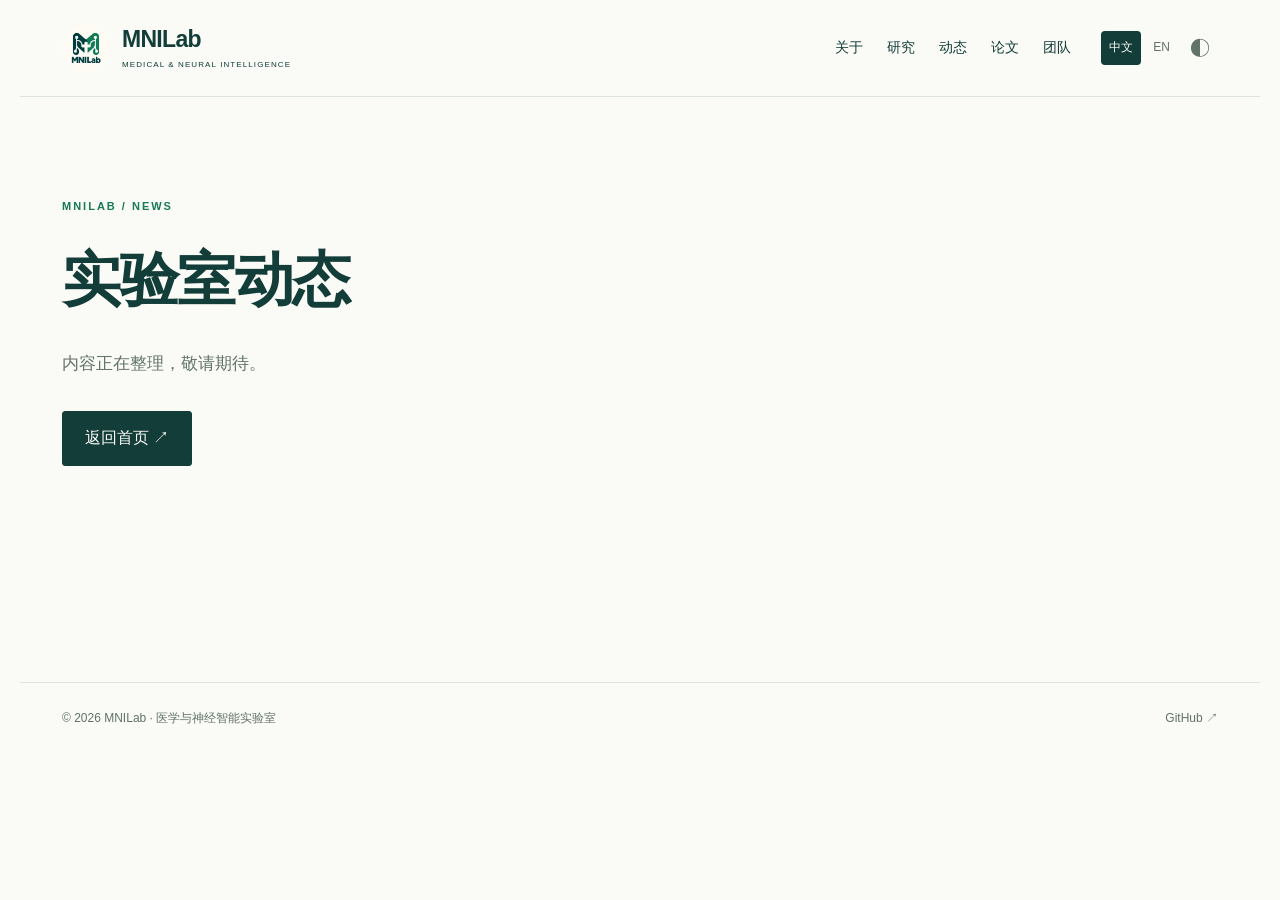
==== news.html @ 610d504a "Launch bilingual MNILab website" ====
<!doctype html><html lang="zh-CN"><head><meta charset="utf-8"><meta name="viewport" content="width=device-width,initial-scale=1"><meta name="description" content="MNILab · 医学与神经智能实验室 · Medical and Neural Intelligence Lab"><title>MNILab | 医学与神经智能实验室</title><link rel="icon" href="logo.png"><link rel="stylesheet" href="style.css"><script src="script.js" defer></script></head><body><a class="skip" href="#main">Skip to content</a><header><a class="brand" href="index.html"><img src="logo.png" alt=""><strong>MNILab<span>MEDICAL & NEURAL INTELLIGENCE</span></strong></a><nav aria-label="Main navigation"><a href="index.html#about"><span class="" data-zh="关于" data-en="About">关于</span></a><a href="research.html"><span class="" data-zh="研究" data-en="Research">研究</span></a><a href="news.html"><span class="" data-zh="动态" data-en="News">动态</span></a><a href="publications.html"><span class="" data-zh="论文" data-en="Publications">论文</span></a><a href="people.html"><span class="" data-zh="团队" data-en="People">团队</span></a></nav><div class="controls"><button data-lang="zh" aria-pressed="true">中文</button><button data-lang="en" aria-pressed="false">EN</button><button id="theme" aria-label="切换明暗主题" aria-pressed="false">◐</button></div></header><main id="main"><section class="placeholder"><p class="eyebrow">MNILAB / NEWS</p><h1 class="" data-zh="实验室动态" data-en="News">实验室动态</h1><p class="lead" data-zh="内容正在整理，敬请期待。" data-en="We are preparing this page. More to come.">内容正在整理，敬请期待。</p><a class="button" href="index.html"><span class="" data-zh="返回首页 ↗" data-en="Back to home ↗">返回首页 ↗</span></a></section></main><footer><span>© 2026 MNILab · <span class="" data-zh="医学与神经智能实验室" data-en="Medical and Neural Intelligence Lab">医学与神经智能实验室</span></span><a href="https://github.com/MNILab-CN">GitHub ↗</a></footer></body></html>
---- style.css ----
:root{--bg:#fafaf6;--ink:#123d38;--muted:#61736b;--line:#dce4db;--accent:#167957;--panel:#eef2e9}*{box-sizing:border-box}html{scroll-behavior:smooth;scroll-padding-top:100px}body{margin:0;background:var(--bg);color:var(--ink);font:16px/1.8 "PingFang SC","Microsoft YaHei",-apple-system,BlinkMacSystemFont,"Segoe UI",sans-serif;-webkit-font-smoothing:antialiased}a{color:inherit;text-decoration:none}a:hover{color:var(--accent)}a:focus-visible,button:focus-visible{outline:2px solid var(--accent);outline-offset:6px}button{font:inherit;cursor:pointer}header,main,footer{max-width:1240px;margin:auto}header{display:flex;align-items:center;gap:30px;padding:24px 42px;border-bottom:1px solid var(--line)}.brand{display:flex;align-items:center;gap:12px;margin-right:auto}.brand img{width:48px;height:48px;object-fit:cover;border-radius:50%}.brand strong{font-size:23px;line-height:1.2;letter-spacing:-.7px}.brand strong span{display:block;font-size:8px;font-weight:500;letter-spacing:1.1px;margin-top:6px}nav{display:flex;gap:24px;font-size:14px}.controls{display:flex;gap:4px}.controls button{border:0;background:none;color:var(--muted);font-size:12px;padding:6px 8px;border-radius:4px}.controls button[aria-pressed=true]{background:var(--ink);color:var(--bg)}#theme{font-size:20px;line-height:1}main{padding:0 42px}.hero{display:grid;grid-template-columns:1.4fr 1fr;align-items:center;gap:60px;padding:92px 0 74px}.eyebrow{font-size:11px;letter-spacing:2px;font-weight:600;color:var(--accent);margin:0 0 22px}h1{font-size:clamp(38px,4.6vw,60px);line-height:1.4;letter-spacing:-1.5px;margin:0 0 26px;font-weight:600}html[lang=en] h1{font-size:64px;line-height:1.12;letter-spacing:-3px}.lead{max-width:560px;color:var(--muted);font-size:17px;line-height:2;margin:0 0 30px}.actions{display:flex;align-items:center;gap:30px;font-size:14px}.button{display:inline-block;padding:12px 22px;border:1px solid var(--ink);border-radius:3px;background:var(--ink);color:var(--bg)}.button:hover{background:var(--accent);color:var(--bg);border-color:var(--accent)}.hero-mark{margin:0;position:relative;border:1px solid var(--line);padding:22px;background:#fffdf5;border-radius:50% 50% 4px 4px}.hero-mark img{display:block;width:100%;border-radius:50%}.hero-mark figcaption{text-align:center;font-size:9px;letter-spacing:2px;color:#456d59;margin:18px 0 8px}.discipline-strip{display:flex;justify-content:space-between;border-top:1px solid var(--line);border-bottom:1px solid var(--line);padding:18px 0;font-size:10px;letter-spacing:1.6px;color:var(--muted)}.overview{display:grid;grid-template-columns:1.1fr 1fr;gap:80px;padding:78px 0 40px;align-items:end}h2{font-size:32px;font-weight:500;line-height:1.6;letter-spacing:-.5px;margin:0}.overview>p{font-size:16px;color:var(--muted);line-height:2;margin:0}.research-grid{display:grid;grid-template-columns:repeat(3,1fr);gap:32px;padding-bottom:78px}.research-grid article{border-top:1px solid var(--line);padding-top:24px}.index{font-size:12px;color:var(--accent)}h3{font-size:21px;font-weight:500;margin:18px 0 8px}.research-grid p{color:var(--muted);font-size:14px;margin:0}.contact{padding:38px 40px;background:var(--panel);display:flex;align-items:center;justify-content:space-between;gap:35px;margin-bottom:55px}.contact .eyebrow{margin-bottom:14px}.contact p{color:var(--muted);font-size:14px}.contact a{font-size:14px;text-decoration:underline;text-underline-offset:5px}footer{padding:25px 42px 35px;border-top:1px solid var(--line);display:flex;justify-content:space-between;font-size:12px;color:var(--muted)}.placeholder{min-height:65vh;padding:100px 0}.skip{position:absolute;top:-100px}.skip:focus{top:0;background:var(--bg);padding:10px}html[data-theme=dark]{color-scheme:dark;--bg:#11231f;--ink:#e3ede5;--muted:#a6b9ac;--line:#32473d;--accent:#94cdb0;--panel:#1c332b}html[data-theme=dark] .hero-mark{border-color:#45634f}@media(max-width:1000px){header{flex-wrap:wrap;gap:16px}nav{order:3;width:100%;justify-content:center}.hero{gap:35px;padding-top:65px}html[lang=en] h1{font-size:48px}.overview{gap:35px}}@media(max-width:650px){header,main,footer{padding-left:22px;padding-right:22px}.brand strong{font-size:21px}.brand strong span{font-size:7px}nav{justify-content:space-between;gap:10px;font-size:13px}.hero{grid-template-columns:1fr;gap:35px;padding:48px 0}.hero-mark{max-width:285px;justify-self:center;padding:15px}.hero h1{font-size:36px;letter-spacing:0}html[lang=en] .hero h1{font-size:45px}.lead{font-size:15px}.eyebrow{font-size:9px;letter-spacing:1.5px}.discipline-strip{flex-wrap:wrap;gap:8px 20px;font-size:8px;letter-spacing:.8px}.overview{grid-template-columns:1fr;gap:22px;padding-top:48px}h2{font-size:27px}.research-grid{grid-template-columns:1fr;gap:26px;padding-bottom:45px}.research-grid article{padding-top:15px}h3{margin-top:10px}.contact{padding:26px;display:block}.contact>div+div{margin-top:22px}footer{font-size:10px;gap:20px}.placeholder{padding:60px 0}.placeholder h1{font-size:38px}}@media(prefers-reduced-motion:reduce){html{scroll-behavior:auto}}
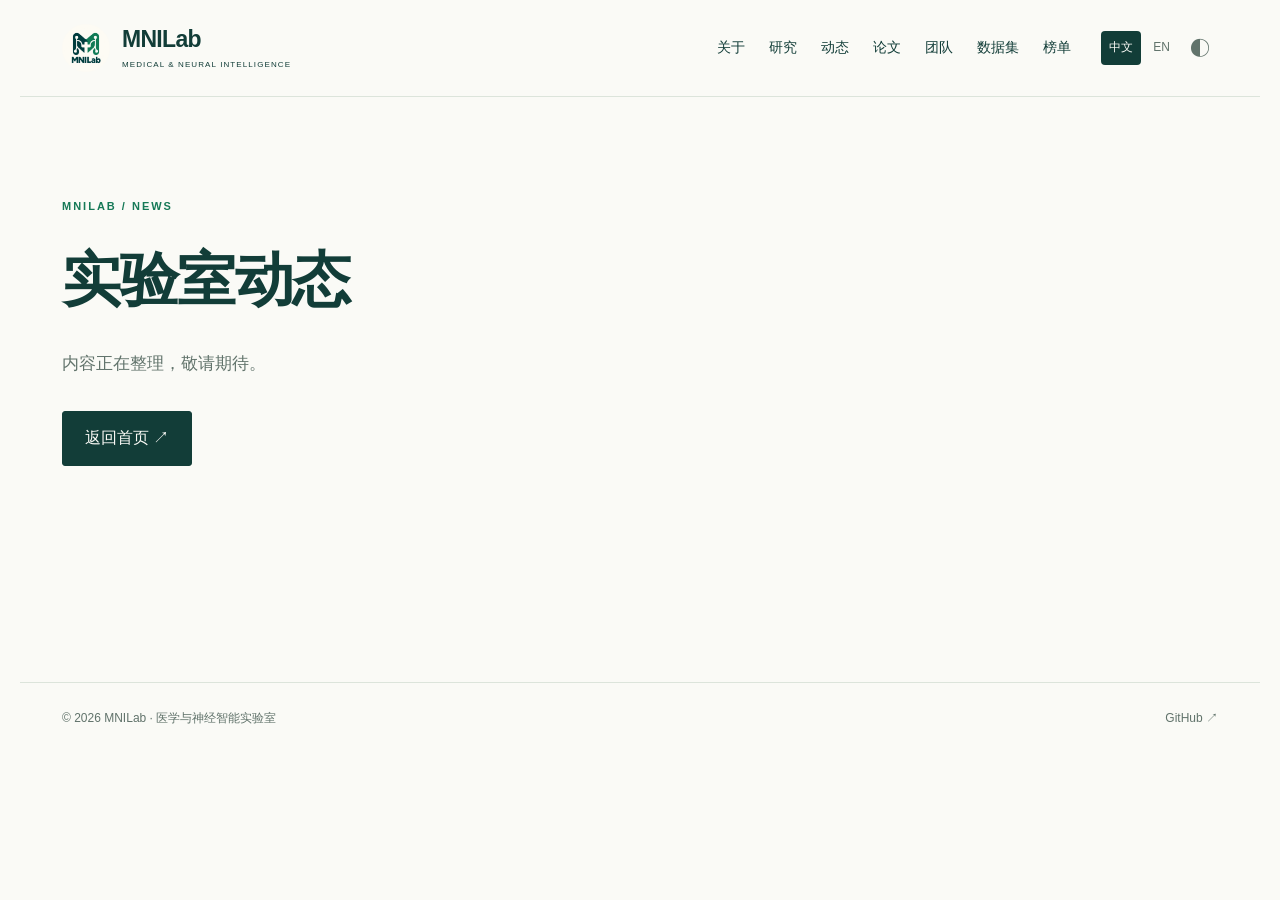
==== commit a47b3cd5: "Add datasets and leaderboard pages" ====
--- a/news.html
+++ b/news.html
@@ -1 +1 @@
-<!doctype html><html lang="zh-CN"><head><meta charset="utf-8"><meta name="viewport" content="width=device-width,initial-scale=1"><meta name="description" content="MNILab · 医学与神经智能实验室 · Medical and Neural Intelligence Lab"><title>MNILab | 医学与神经智能实验室</title><link rel="icon" href="logo.png"><link rel="stylesheet" href="style.css"><script src="script.js" defer></script></head><body><a class="skip" href="#main">Skip to content</a><header><a class="brand" href="index.html"><img src="logo.png" alt=""><strong>MNILab<span>MEDICAL & NEURAL INTELLIGENCE</span></strong></a><nav aria-label="Main navigation"><a href="index.html#about"><span class="" data-zh="关于" data-en="About">关于</span></a><a href="research.html"><span class="" data-zh="研究" data-en="Research">研究</span></a><a href="news.html"><span class="" data-zh="动态" data-en="News">动态</span></a><a href="publications.html"><span class="" data-zh="论文" data-en="Publications">论文</span></a><a href="people.html"><span class="" data-zh="团队" data-en="People">团队</span></a></nav><div class="controls"><button data-lang="zh" aria-pressed="true">中文</button><button data-lang="en" aria-pressed="false">EN</button><button id="theme" aria-label="切换明暗主题" aria-pressed="false">◐</button></div></header><main id="main"><section class="placeholder"><p class="eyebrow">MNILAB / NEWS</p><h1 class="" data-zh="实验室动态" data-en="News">实验室动态</h1><p class="lead" data-zh="内容正在整理，敬请期待。" data-en="We are preparing this page. More to come.">内容正在整理，敬请期待。</p><a class="button" href="index.html"><span class="" data-zh="返回首页 ↗" data-en="Back to home ↗">返回首页 ↗</span></a></section></main><footer><span>© 2026 MNILab · <span class="" data-zh="医学与神经智能实验室" data-en="Medical and Neural Intelligence Lab">医学与神经智能实验室</span></span><a href="https://github.com/MNILab-CN">GitHub ↗</a></footer></body></html>+<!doctype html><html lang="zh-CN"><head><meta charset="utf-8"><meta name="viewport" content="width=device-width,initial-scale=1"><meta name="description" content="MNILab · 医学与神经智能实验室 · Medical and Neural Intelligence Lab"><title>MNILab | 医学与神经智能实验室</title><link rel="icon" href="logo.png"><link rel="stylesheet" href="style.css"><script src="script.js" defer></script></head><body><a class="skip" href="#main">Skip to content</a><header><a class="brand" href="index.html"><img src="logo.png" alt=""><strong>MNILab<span>MEDICAL & NEURAL INTELLIGENCE</span></strong></a><nav aria-label="Main navigation"><a href="index.html#about"><span class="" data-zh="关于" data-en="About">关于</span></a><a href="research.html"><span class="" data-zh="研究" data-en="Research">研究</span></a><a href="news.html"><span class="" data-zh="动态" data-en="News">动态</span></a><a href="publications.html"><span class="" data-zh="论文" data-en="Publications">论文</span></a><a href="people.html"><span class="" data-zh="团队" data-en="People">团队</span></a><a href="datasets.html"><span data-zh="数据集" data-en="Datasets">数据集</span></a><a href="leaderboard.html"><span data-zh="榜单" data-en="Leaderboard">榜单</span></a></nav><div class="controls"><button data-lang="zh" aria-pressed="true">中文</button><button data-lang="en" aria-pressed="false">EN</button><button id="theme" aria-label="切换明暗主题" aria-pressed="false">◐</button></div></header><main id="main"><section class="placeholder"><p class="eyebrow">MNILAB / NEWS</p><h1 class="" data-zh="实验室动态" data-en="News">实验室动态</h1><p class="lead" data-zh="内容正在整理，敬请期待。" data-en="We are preparing this page. More to come.">内容正在整理，敬请期待。</p><a class="button" href="index.html"><span class="" data-zh="返回首页 ↗" data-en="Back to home ↗">返回首页 ↗</span></a></section></main><footer><span>© 2026 MNILab · <span class="" data-zh="医学与神经智能实验室" data-en="Medical and Neural Intelligence Lab">医学与神经智能实验室</span></span><a href="https://github.com/MNILab-CN">GitHub ↗</a></footer></body></html>
--- a/style.css
+++ b/style.css
@@ -1 +1,4 @@
 :root{--bg:#fafaf6;--ink:#123d38;--muted:#61736b;--line:#dce4db;--accent:#167957;--panel:#eef2e9}*{box-sizing:border-box}html{scroll-behavior:smooth;scroll-padding-top:100px}body{margin:0;background:var(--bg);color:var(--ink);font:16px/1.8 "PingFang SC","Microsoft YaHei",-apple-system,BlinkMacSystemFont,"Segoe UI",sans-serif;-webkit-font-smoothing:antialiased}a{color:inherit;text-decoration:none}a:hover{color:var(--accent)}a:focus-visible,button:focus-visible{outline:2px solid var(--accent);outline-offset:6px}button{font:inherit;cursor:pointer}header,main,footer{max-width:1240px;margin:auto}header{display:flex;align-items:center;gap:30px;padding:24px 42px;border-bottom:1px solid var(--line)}.brand{display:flex;align-items:center;gap:12px;margin-right:auto}.brand img{width:48px;height:48px;object-fit:cover;border-radius:50%}.brand strong{font-size:23px;line-height:1.2;letter-spacing:-.7px}.brand strong span{display:block;font-size:8px;font-weight:500;letter-spacing:1.1px;margin-top:6px}nav{display:flex;gap:24px;font-size:14px}.controls{display:flex;gap:4px}.controls button{border:0;background:none;color:var(--muted);font-size:12px;padding:6px 8px;border-radius:4px}.controls button[aria-pressed=true]{background:var(--ink);color:var(--bg)}#theme{font-size:20px;line-height:1}main{padding:0 42px}.hero{display:grid;grid-template-columns:1.4fr 1fr;align-items:center;gap:60px;padding:92px 0 74px}.eyebrow{font-size:11px;letter-spacing:2px;font-weight:600;color:var(--accent);margin:0 0 22px}h1{font-size:clamp(38px,4.6vw,60px);line-height:1.4;letter-spacing:-1.5px;margin:0 0 26px;font-weight:600}html[lang=en] h1{font-size:64px;line-height:1.12;letter-spacing:-3px}.lead{max-width:560px;color:var(--muted);font-size:17px;line-height:2;margin:0 0 30px}.actions{display:flex;align-items:center;gap:30px;font-size:14px}.button{display:inline-block;padding:12px 22px;border:1px solid var(--ink);border-radius:3px;background:var(--ink);color:var(--bg)}.button:hover{background:var(--accent);color:var(--bg);border-color:var(--accent)}.hero-mark{margin:0;position:relative;border:1px solid var(--line);padding:22px;background:#fffdf5;border-radius:50% 50% 4px 4px}.hero-mark img{display:block;width:100%;border-radius:50%}.hero-mark figcaption{text-align:center;font-size:9px;letter-spacing:2px;color:#456d59;margin:18px 0 8px}.discipline-strip{display:flex;justify-content:space-between;border-top:1px solid var(--line);border-bottom:1px solid var(--line);padding:18px 0;font-size:10px;letter-spacing:1.6px;color:var(--muted)}.overview{display:grid;grid-template-columns:1.1fr 1fr;gap:80px;padding:78px 0 40px;align-items:end}h2{font-size:32px;font-weight:500;line-height:1.6;letter-spacing:-.5px;margin:0}.overview>p{font-size:16px;color:var(--muted);line-height:2;margin:0}.research-grid{display:grid;grid-template-columns:repeat(3,1fr);gap:32px;padding-bottom:78px}.research-grid article{border-top:1px solid var(--line);padding-top:24px}.index{font-size:12px;color:var(--accent)}h3{font-size:21px;font-weight:500;margin:18px 0 8px}.research-grid p{color:var(--muted);font-size:14px;margin:0}.contact{padding:38px 40px;background:var(--panel);display:flex;align-items:center;justify-content:space-between;gap:35px;margin-bottom:55px}.contact .eyebrow{margin-bottom:14px}.contact p{color:var(--muted);font-size:14px}.contact a{font-size:14px;text-decoration:underline;text-underline-offset:5px}footer{padding:25px 42px 35px;border-top:1px solid var(--line);display:flex;justify-content:space-between;font-size:12px;color:var(--muted)}.placeholder{min-height:65vh;padding:100px 0}.skip{position:absolute;top:-100px}.skip:focus{top:0;background:var(--bg);padding:10px}html[data-theme=dark]{color-scheme:dark;--bg:#11231f;--ink:#e3ede5;--muted:#a6b9ac;--line:#32473d;--accent:#94cdb0;--panel:#1c332b}html[data-theme=dark] .hero-mark{border-color:#45634f}@media(max-width:1000px){header{flex-wrap:wrap;gap:16px}nav{order:3;width:100%;justify-content:center}.hero{gap:35px;padding-top:65px}html[lang=en] h1{font-size:48px}.overview{gap:35px}}@media(max-width:650px){header,main,footer{padding-left:22px;padding-right:22px}.brand strong{font-size:21px}.brand strong span{font-size:7px}nav{justify-content:space-between;gap:10px;font-size:13px}.hero{grid-template-columns:1fr;gap:35px;padding:48px 0}.hero-mark{max-width:285px;justify-self:center;padding:15px}.hero h1{font-size:36px;letter-spacing:0}html[lang=en] .hero h1{font-size:45px}.lead{font-size:15px}.eyebrow{font-size:9px;letter-spacing:1.5px}.discipline-strip{flex-wrap:wrap;gap:8px 20px;font-size:8px;letter-spacing:.8px}.overview{grid-template-columns:1fr;gap:22px;padding-top:48px}h2{font-size:27px}.research-grid{grid-template-columns:1fr;gap:26px;padding-bottom:45px}.research-grid article{padding-top:15px}h3{margin-top:10px}.contact{padding:26px;display:block}.contact>div+div{margin-top:22px}footer{font-size:10px;gap:20px}.placeholder{padding:60px 0}.placeholder h1{font-size:38px}}@media(prefers-reduced-motion:reduce){html{scroll-behavior:auto}}
+
+/* Keep all navigation entries reachable on narrow screens. */
+nav{flex-wrap:wrap;row-gap:10px}@media(max-width:650px){nav{justify-content:flex-start;column-gap:22px;row-gap:10px}}
